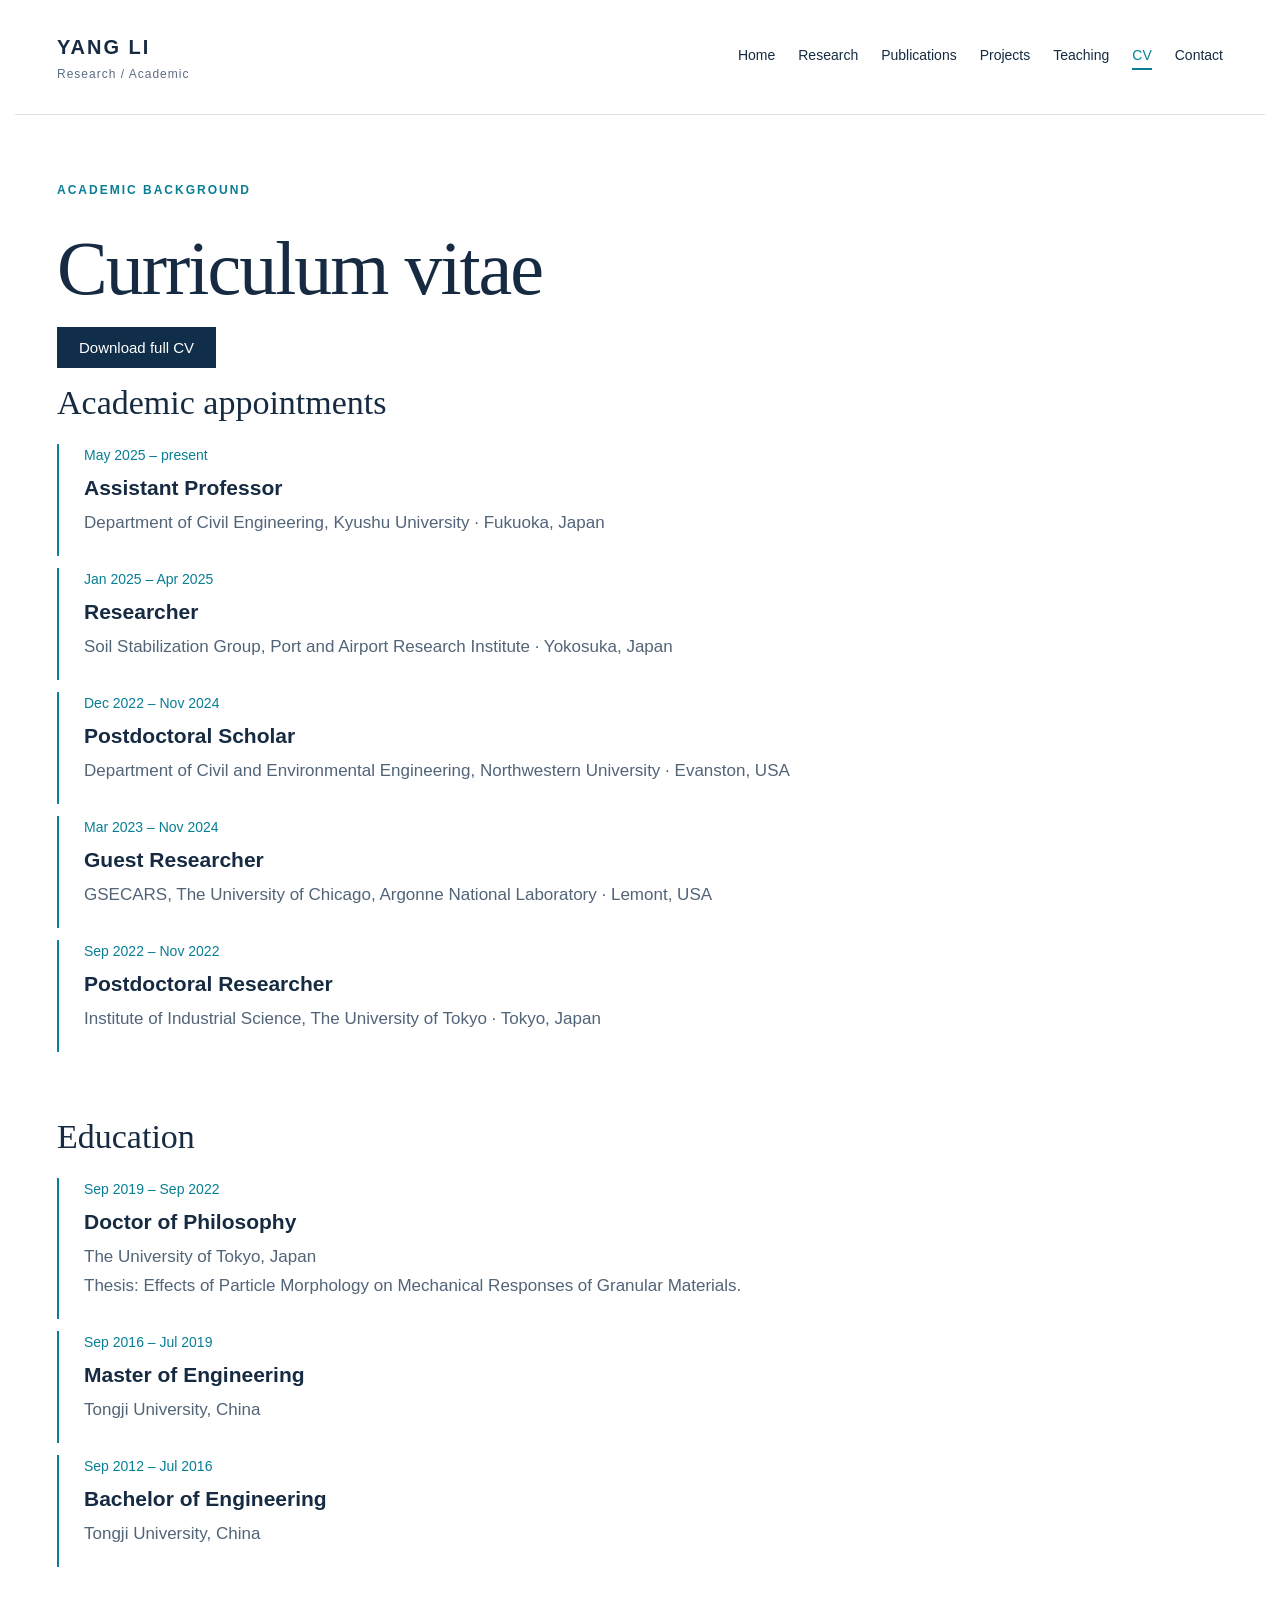
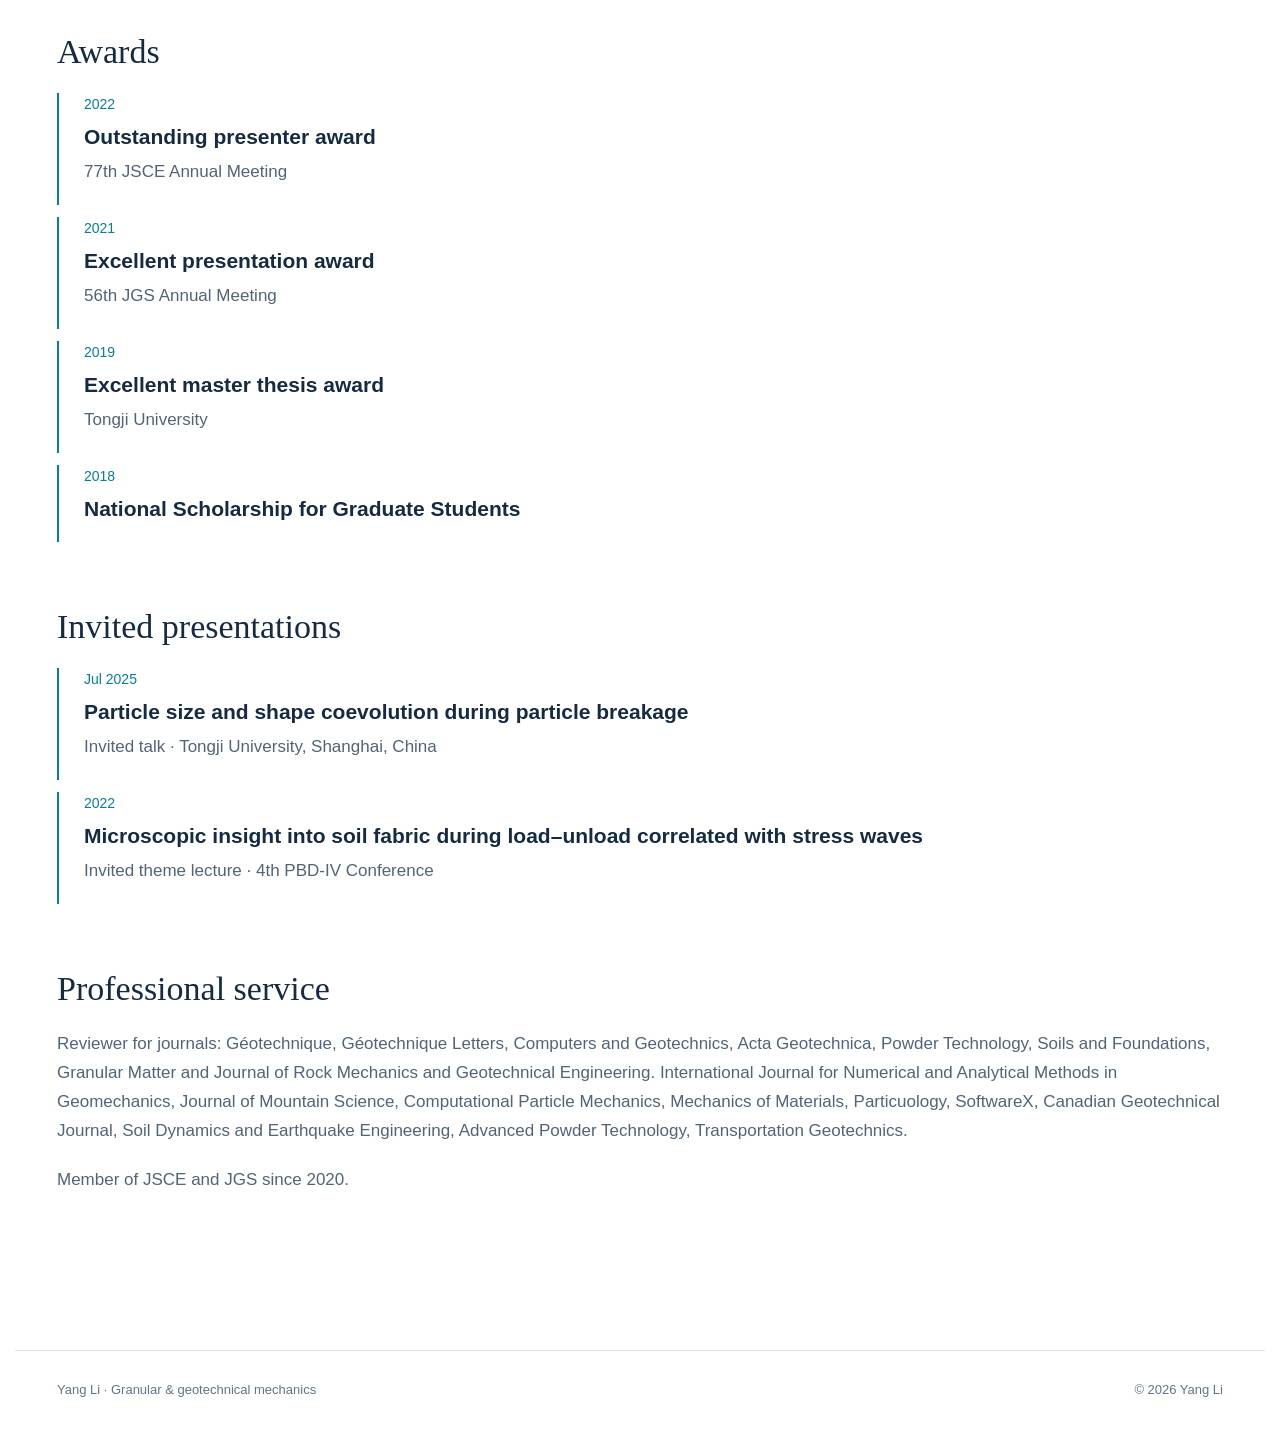
==== cv.html @ 272d52a8 "Add files via upload" ====
<!doctype html>
<html lang="en">

<head>
    <meta charset="utf-8">
    <meta name="viewport" content="width=device-width,initial-scale=1">
    <title>CV | Yang Li</title>
    <meta name="description"
        content="Yang Li — geotechnical engineering, granular mechanics, particle breakage and computational research.">
    <link rel="icon" href="assets/favicon.svg">
    <link rel="stylesheet" href="assets/style.css">
</head>

<body><a class="skip" href="#main">Skip to content</a>
    <header><a class="brand" href="index.html">YANG LI<span>Research / Academic</span></a>
        <nav aria-label="Main navigation"><a href="index.html">Home</a><a href="research.html">Research</a><a
                href="publications.html">Publications</a><a href="projects.html">Projects</a><a
                href="teaching.html">Teaching</a><a href="cv.html" aria-current="page">CV</a><a
                href="contact.html">Contact</a></nav>
    </header>
    <main id="main">
        <p class="eyebrow">ACADEMIC BACKGROUND</p>
        <h1>Curriculum vitae</h1>
        <p><a class="button" href="assets/CV_YangLi.pdf">Download full CV</a></p>
        <section>
            <h2>Academic appointments</h2>
            <div class="timeline">
                <article>
                    <p class="date">May 2025 – present</p>
                    <h3>Assistant Professor</h3>
                    <p>Department of Civil Engineering, Kyushu University · Fukuoka, Japan</p>
                </article>
                <article>
                    <p class="date">Jan 2025 – Apr 2025</p>
                    <h3>Researcher</h3>
                    <p>Soil Stabilization Group, Port and Airport Research Institute · Yokosuka, Japan</p>
                </article>
                <article>
                    <p class="date">Dec 2022 – Nov 2024</p>
                    <h3>Postdoctoral Scholar</h3>
                    <p>Department of Civil and Environmental Engineering, Northwestern University · Evanston, USA</p>
                </article>
                <article>
                    <p class="date">Mar 2023 – Nov 2024</p>
                    <h3>Guest Researcher</h3>
                    <p>GSECARS, The University of Chicago, Argonne National Laboratory · Lemont, USA</p>
                </article>
                <article>
                    <p class="date">Sep 2022 – Nov 2022</p>
                    <h3>Postdoctoral Researcher</h3>
                    <p>Institute of Industrial Science, The University of Tokyo · Tokyo, Japan</p>
                </article>
            </div>
        </section>
        <section>
            <h2>Education</h2>
            <div class="timeline">
                <article>
                    <p class="date">Sep 2019 – Sep 2022</p>
                    <h3>Doctor of Philosophy</h3>
                    <p>The University of Tokyo, Japan<br>Thesis: Effects of Particle Morphology on Mechanical Responses
                        of Granular Materials.</p>
                </article>
                <article>
                    <p class="date">Sep 2016 – Jul 2019</p>
                    <h3>Master of Engineering</h3>
                    <p>Tongji University, China</p>
                </article>
                <article>
                    <p class="date">Sep 2012 – Jul 2016</p>
                    <h3>Bachelor of Engineering</h3>
                    <p>Tongji University, China</p>
                </article>
            </div>
        </section>
        <section>
            <h2>Awards</h2>
            <div class="timeline">
                <article>
                    <p class="date">2022</p>
                    <h3>Outstanding presenter award</h3>
                    <p>77th JSCE Annual Meeting</p>
                </article>
                <article>
                    <p class="date">2021</p>
                    <h3>Excellent presentation award</h3>
                    <p>56th JGS Annual Meeting</p>
                </article>
                <article>
                    <p class="date">2019</p>
                    <h3>Excellent master thesis award</h3>
                    <p>Tongji University</p>
                </article>
                <article>
                    <p class="date">2018</p>
                    <h3>National Scholarship for Graduate Students</h3>
                </article>
            </div>
        </section>
        <section>
            <h2>Invited presentations</h2>
            <div class="timeline">
                <article>
                    <p class="date">Jul 2025</p>
                    <h3>Particle size and shape coevolution during particle breakage</h3>
                    <p>Invited talk · Tongji University, Shanghai, China</p>
                </article>
                <article>
                    <p class="date">2022</p>
                    <h3>Microscopic insight into soil fabric during load–unload correlated with stress waves</h3>
                    <p>Invited theme lecture · 4th PBD-IV Conference</p>
                </article>
            </div>
        </section>
        <section>
            <h2>Professional service</h2>
            <p>Reviewer for journals: Géotechnique, Géotechnique Letters, Computers and Geotechnics, Acta Geotechnica, Powder
                Technology, Soils and Foundations, Granular Matter and Journal of Rock Mechanics and Geotechnical
                Engineering. International Journal for Numerical and Analytical Methods in Geomechanics, Journal of Mountain Science, Computational Particle Mechanics, Mechanics of Materials, Particuology, SoftwareX, Canadian Geotechnical Journal, Soil Dynamics and Earthquake Engineering, Advanced Powder Technology, Transportation Geotechnics.
            </p>
            <p>Member of JSCE and JGS since 2020.</p>
        </section>
    </main>
    <footer><span>Yang Li · Granular & geotechnical mechanics</span><span>© 2026 Yang Li</span></footer>
</body>

</html>
---- assets/style.css ----
* {
    box-sizing: border-box
}

html {
    scroll-behavior: smooth
}

body {
    margin: 0;
    color: #162b42;
    background: #fff;
    font: 17px/1.7 Arial, sans-serif
}

a {
    color: inherit;
    text-underline-offset: 5px
}

a:hover {
    color: #087e95
}

header {
    max-width: 1250px;
    margin: auto;
    padding: 30px 42px;
    display: flex;
    justify-content: space-between;
    align-items: center;
    border-bottom: 1px solid #dbe3e9;
    gap: 30px
}

.brand {
    font-size: 20px;
    font-weight: 700;
    letter-spacing: 2px;
    text-decoration: none
}

.brand span {
    display: block;
    font-size: 12px;
    letter-spacing: 1px;
    font-weight: 400;
    color: #5d6e80
}

nav {
    display: flex;
    gap: 23px;
    flex-wrap: wrap
}

nav a {
    font-size: 14px;
    text-decoration: none
}

nav a[aria-current] {
    color: #087e95;
    border-bottom: 2px solid #087e95
}

main {
    max-width: 1250px;
    margin: auto;
    padding: 65px 42px 90px;
    min-height: 70vh
}

h1,
h2,
h3 {
    line-height: 1.15;
    margin: 0 0 22px
}

h1 {
    font-family: Georgia, serif;
    font-size: clamp(44px, 6vw, 76px);
    font-weight: 400;
    letter-spacing: -2px
}

h1 span {
    font-size: .45em;
    letter-spacing: 0;
    color: #5d6e80
}

h2 {
    font-family: Georgia, serif;
    font-size: 34px;
    font-weight: 400
}

h3 {
    font-size: 21px;
    line-height: 1.3
}

p {
    margin: 0 0 20px;
    color: #526478
}

.eyebrow {
    font-size: 12px;
    font-weight: 700;
    letter-spacing: 2px;
    color: #087e95;
    margin-bottom: 24px
}

.hero {
    display: grid;
    grid-template-columns: 1.5fr 1fr;
    gap: 75px;
    align-items: center;
    padding: 15px 0 65px
}

.hero p:not(.eyebrow) {
    max-width: 630px
}

.lead {
    font-family: Georgia, serif;
    font-size: 29px;
    line-height: 1.4;
    color: #162b42
}

.intro {
    font-size: 21px;
    max-width: 900px;
    margin-bottom: 50px
}

.research-note {
    background: #102e49;
    color: white;
    padding: 40px
}

.research-note h2 {
    font-size: 42px
}

.research-note .eyebrow {
    color: #85d9e7
}

.scale {
    display: flex;
    gap: 25px;
    padding: 24px 0;
    border-top: 1px solid #426079;
    font-size: 20px
}

.scale strong {
    color: #85d9e7;
    font-size: 14px
}

.scale span {
    display: block;
    font-size: 14px;
    color: #bbccdb
}

.actions {
    display: flex;
    align-items: center;
    gap: 25px;
    margin-top: 30px
}

.button {
    background: #102e49;
    color: white;
    padding: 12px 22px;
    text-decoration: none;
    font-size: 15px
}

.button:hover {
    background: #087e95;
    color: white
}

.textlink {
    font-size: 15px
}

section {
    margin-bottom: 65px
}

.sectionhead {
    display: flex;
    justify-content: space-between;
    align-items: center;
    gap: 20px
}

.sectionhead a {
    font-size: 14px
}

.cards {
    display: grid;
    grid-template-columns: repeat(2, 1fr);
    gap: 0 45px
}

.cards article {
    padding: 30px 0;
    border-top: 1px solid #dbe3e9
}

.cards p {
    margin: 0
}

.feature {
    background: #edf4f8;
    padding: 45px;
    margin-top: 40px
}

.feature p {
    max-width: 640px
}

.tags {
    display: flex;
    gap: 12px;
    flex-wrap: wrap
}

.tags span {
    padding: 8px 16px;
    border: 1px solid #cbd8e2;
    font-size: 14px
}

.timeline article {
    border-left: 2px solid #0b8095;
    padding: 0 0 30px 25px;
    margin-bottom: 25px
}

.date {
    font-size: 14px;
    color: #087e95
}

.empty {
    padding: 35px;
    background: #edf4f8
}

.empty p {
    margin-bottom: 0
}

footer {
    max-width: 1250px;
    margin: auto;
    padding: 28px 42px;
    border-top: 1px solid #dbe3e9;
    display: flex;
    justify-content: space-between;
    gap: 20px;
    font-size: 13px;
    color: #627487
}

.skip {
    position: absolute;
    top: -100px;
    padding: 10px;
    background: white
}

.skip:focus {
    top: 0
}

a:focus-visible {
    outline: 3px solid #087e95;
    outline-offset: 5px
}

.publication {
    border-top: 1px solid #dbe3e9;
    padding: 25px 0
}

.publication h2 {
    font-family: Arial, sans-serif;
    font-size: 22px
}

.publication p {
    margin: 8px 0
}

@media(max-width:900px) {
    header {
        align-items: flex-start;
        flex-direction: column
    }

    .hero {
        grid-template-columns: 1fr;
        gap: 35px
    }

    .research-note {
        max-width: 600px
    }

    nav {
        gap: 18px
    }
}

@media(max-width:600px) {

    header,
    main,
    footer {
        padding-left: 22px;
        padding-right: 22px
    }

    main {
        padding-top: 40px
    }

    .cards {
        grid-template-columns: 1fr
    }

    .feature {
        padding: 28px
    }

    .lead {
        font-size: 25px
    }

    .actions,
    footer {
        flex-wrap: wrap
    }

    .sectionhead {
        align-items: flex-start
    }

    .research-note {
        padding: 28px
    }
}

.portrait {
    margin: 0
}

.portrait img {
    display: block;
    width: 100%;
    height: 480px;
    object-fit: cover;
    object-position: center 55%
}

.appointment {
    font-size: 16px;
    color: #087e95 !important
}

.actions {
    flex-wrap: wrap
}

.publication {
    display: flex;
    gap: 25px
}

.publication p {
    margin: 0
}

.pub-number {
    font-size: 14px;
    color: #087e95;
    flex-shrink: 0;
    padding-top: 4px
}

.hero {
    grid-template-columns: 1.45fr 1fr
}

.hero .portrait {
    align-self: stretch
}

.hero .portrait img {
    height: 100%;
    min-height: 450px;
    max-height: 560px
}

@media(max-width:900px) {
    .hero {
        grid-template-columns: 1fr
    }

    .hero .portrait {
        max-width: 420px
    }

    .hero .portrait img {
        height: 480px
    }
}

/* CV 条目间距 */
.timeline article {
    padding-bottom: 12px;
    margin-bottom: 12px;
}

.timeline article h3 {
    margin-bottom: 8px;
}

.timeline article p {
    margin-bottom: 6px;
}
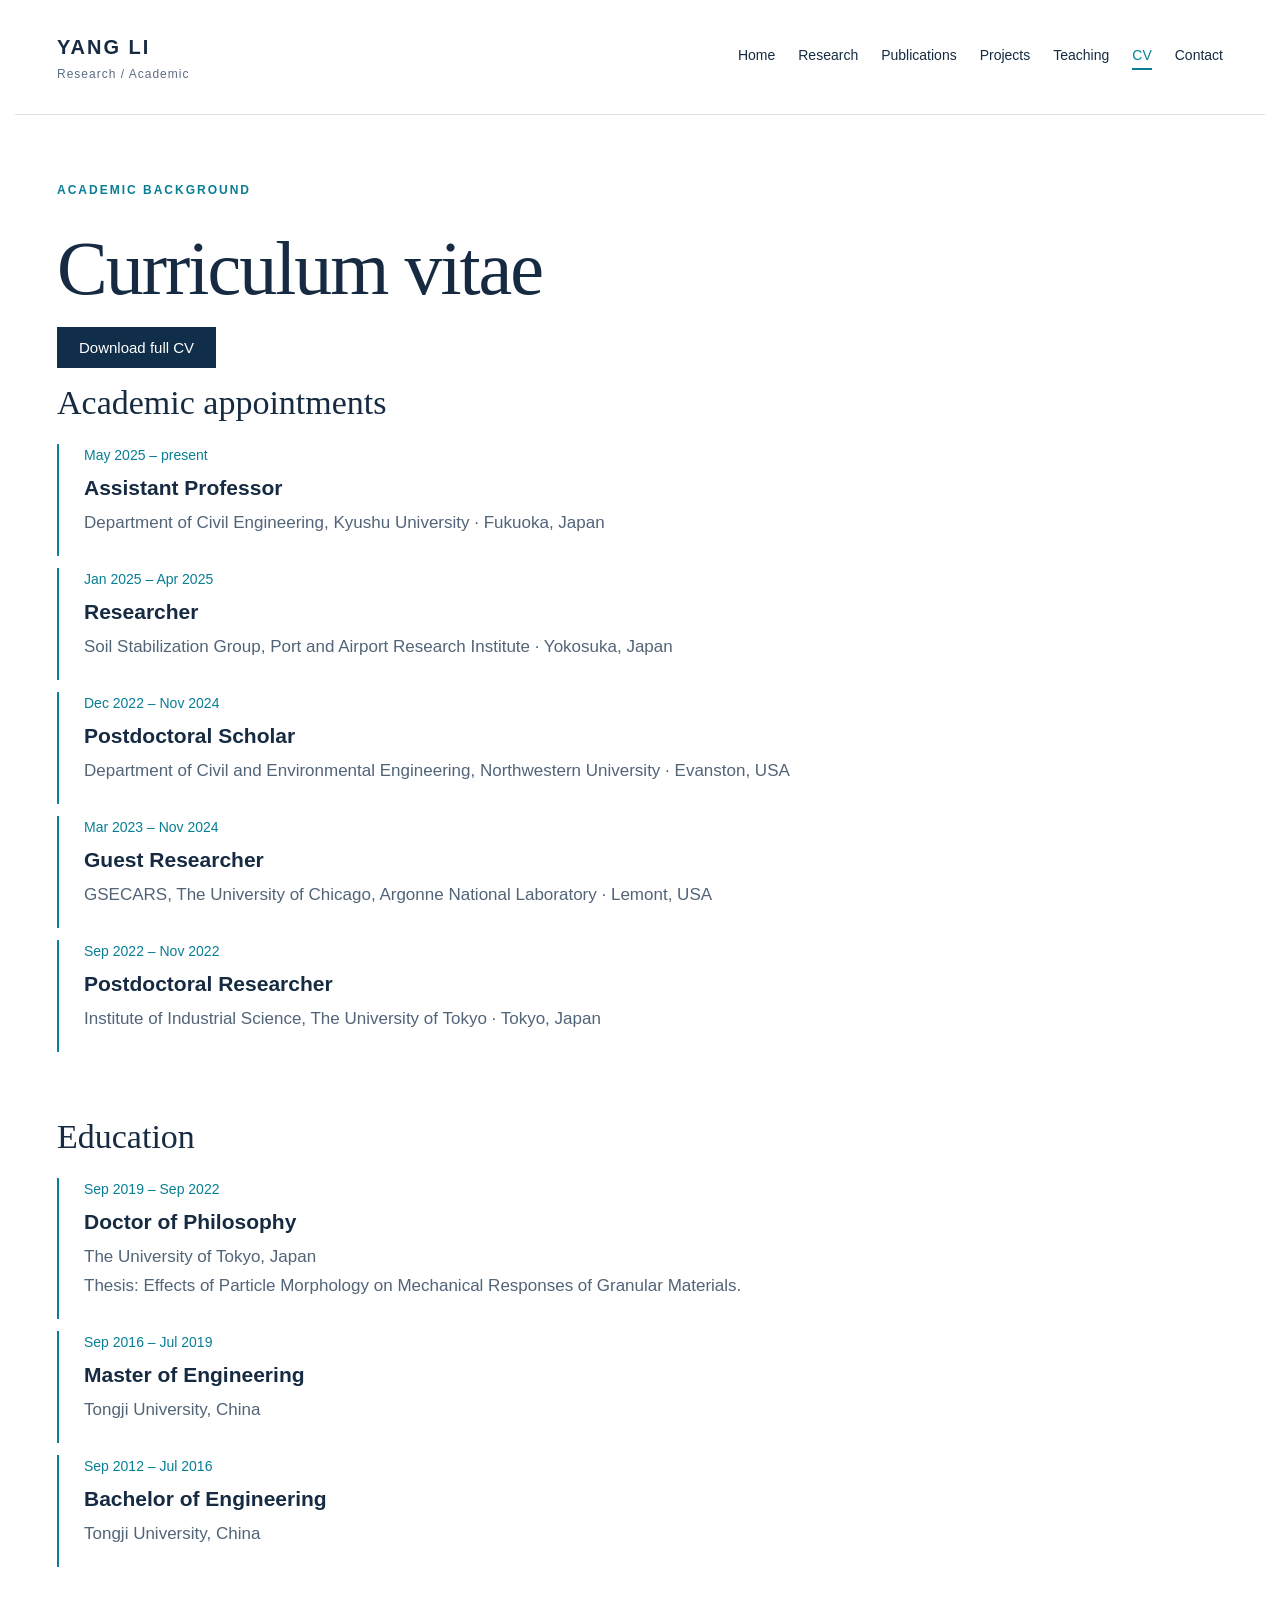
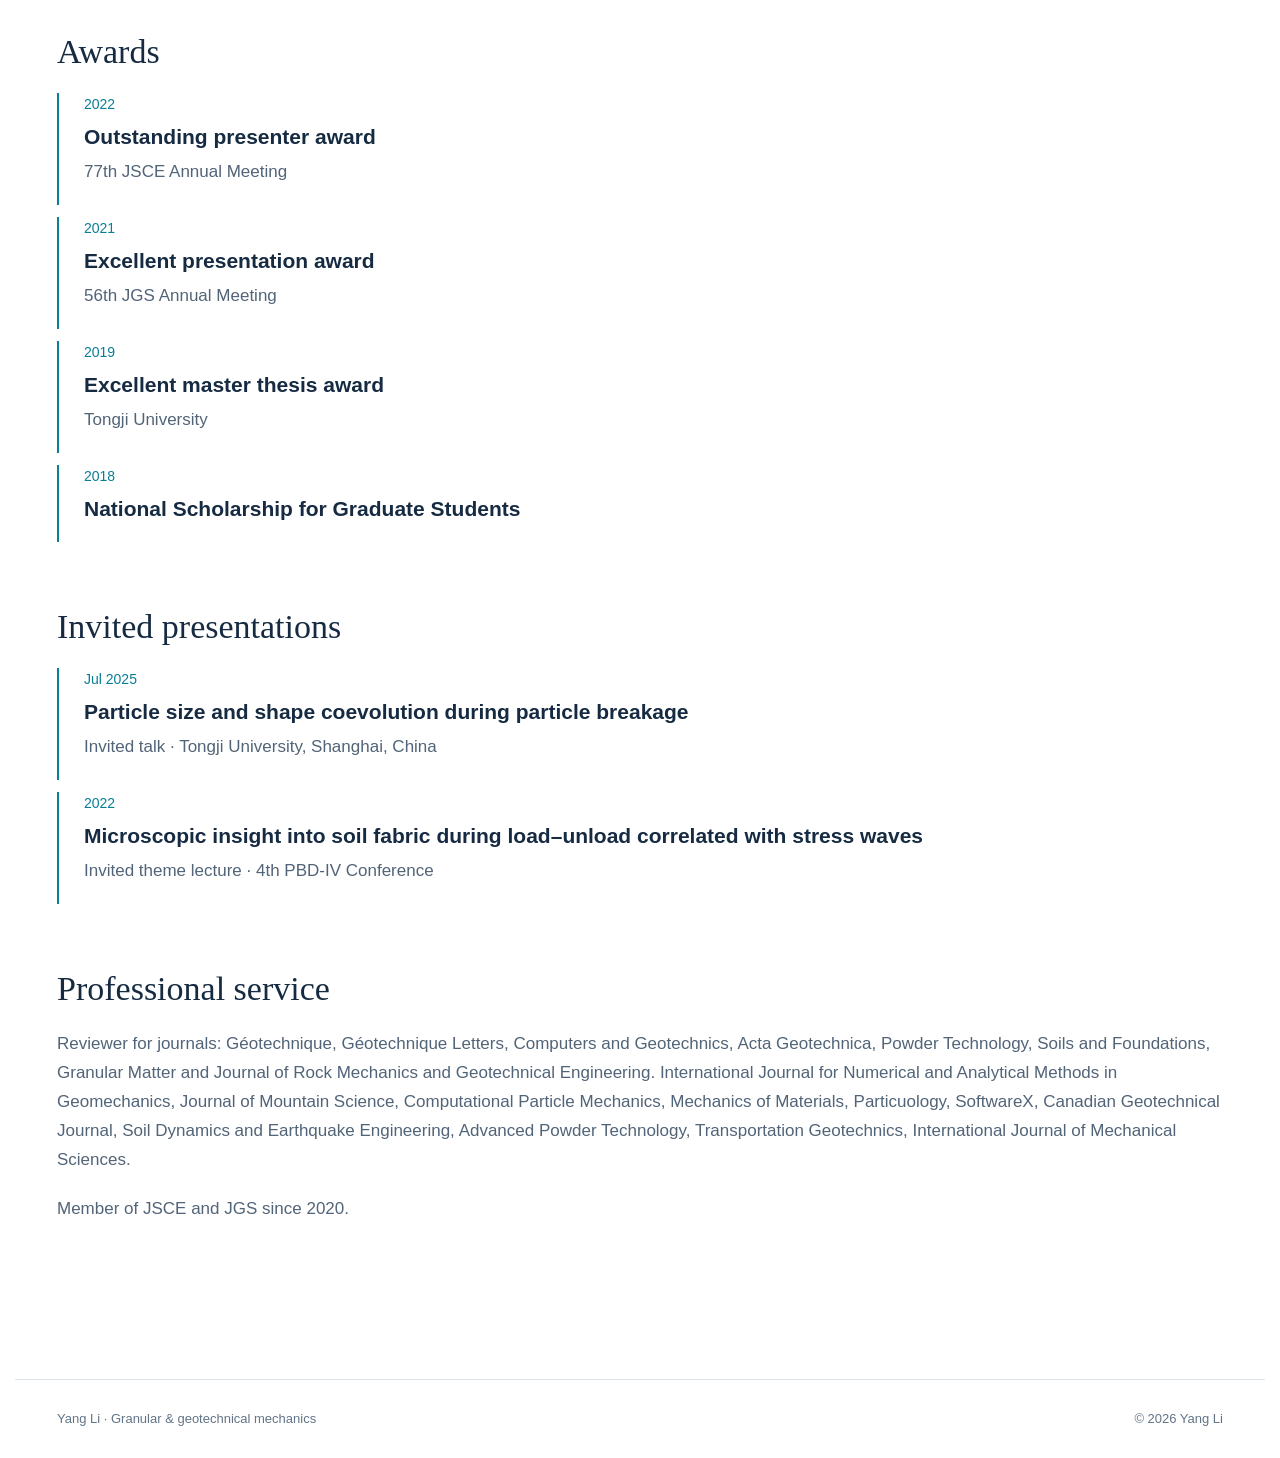
==== commit 15b29c07: "cv.html" ====
--- a/cv.html
+++ b/cv.html
@@ -116,7 +116,8 @@
             <h2>Professional service</h2>
             <p>Reviewer for journals: Géotechnique, Géotechnique Letters, Computers and Geotechnics, Acta Geotechnica, Powder
                 Technology, Soils and Foundations, Granular Matter and Journal of Rock Mechanics and Geotechnical
-                Engineering. International Journal for Numerical and Analytical Methods in Geomechanics, Journal of Mountain Science, Computational Particle Mechanics, Mechanics of Materials, Particuology, SoftwareX, Canadian Geotechnical Journal, Soil Dynamics and Earthquake Engineering, Advanced Powder Technology, Transportation Geotechnics.
+                Engineering. International Journal for Numerical and Analytical Methods in Geomechanics, Journal of Mountain Science, Computational Particle Mechanics, Mechanics of Materials, Particuology, SoftwareX, Canadian Geotechnical Journal,
+                Soil Dynamics and Earthquake Engineering, Advanced Powder Technology, Transportation Geotechnics, International Journal of Mechanical Sciences.
             </p>
             <p>Member of JSCE and JGS since 2020.</p>
         </section>
@@ -124,4 +125,4 @@
     <footer><span>Yang Li · Granular & geotechnical mechanics</span><span>© 2026 Yang Li</span></footer>
 </body>
 
-</html>+</html>
